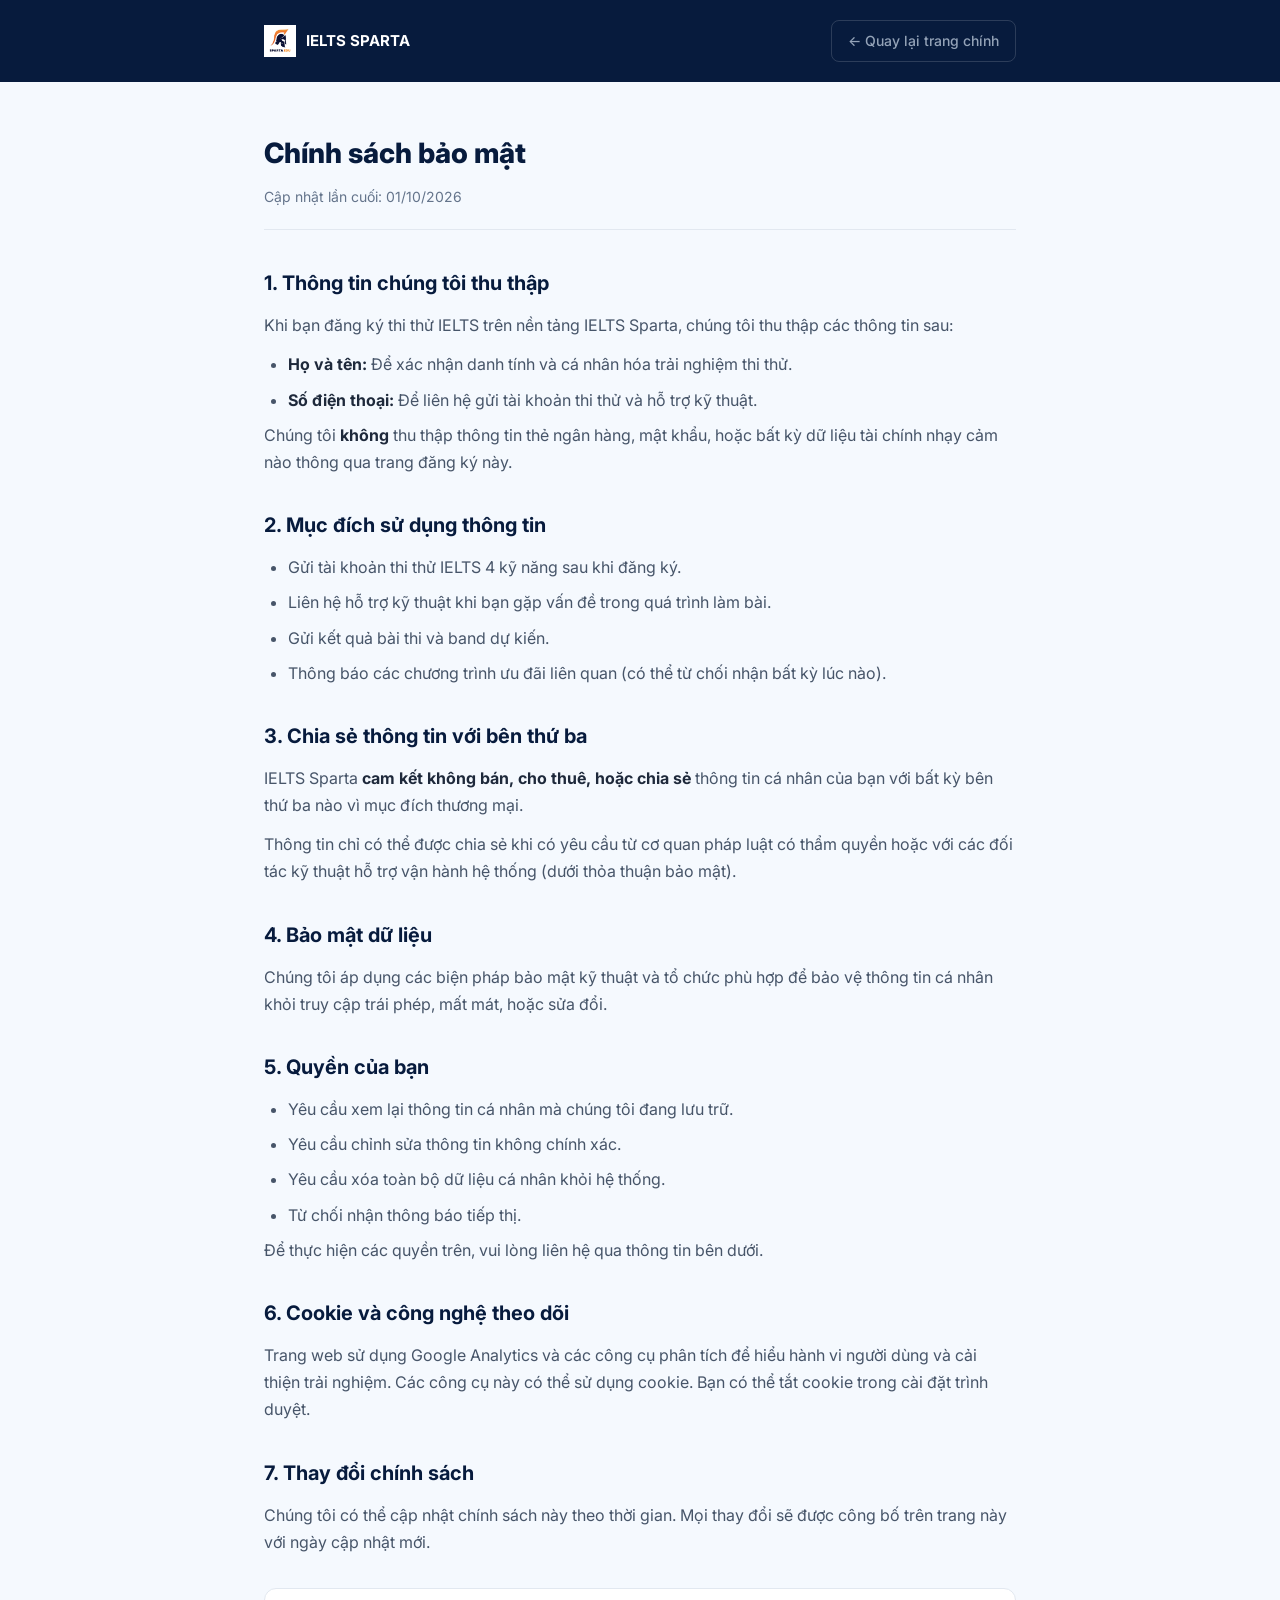
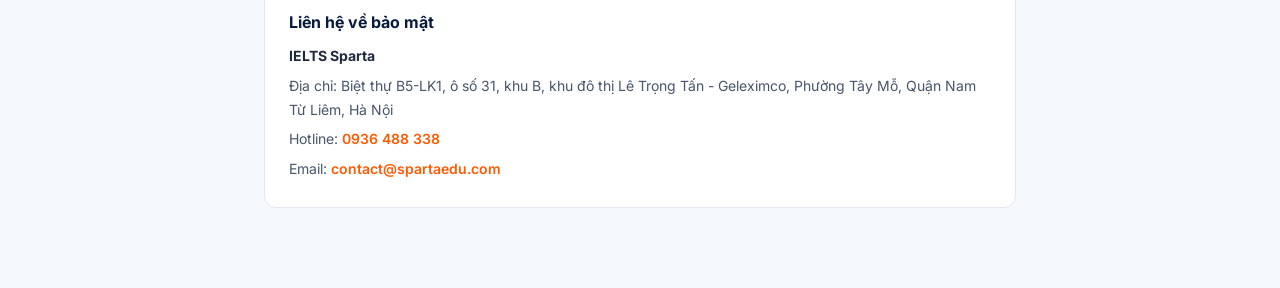
==== privacy.html @ c1bc6fae "Update IELTS Sparta landing page: refined typography, pricing layout, mobile responsiveness, testimo" ====
<!DOCTYPE html>
<html lang="vi">
<head>
  <meta charset="UTF-8">
  <meta name="viewport" content="width=device-width, initial-scale=1.0">
  <title>Chính sách bảo mật | IELTS Sparta</title>
  <meta name="robots" content="noindex, nofollow">
  <link rel="preconnect" href="https://fonts.googleapis.com">
  <link rel="preconnect" href="https://fonts.gstatic.com" crossorigin>
  <link href="https://fonts.googleapis.com/css2?family=Inter:wght@400;500;600;700&display=swap" rel="stylesheet">
  <link rel="icon" type="image/png" href="assets/sparta-logo.png">
  <style>
    *, *::before, *::after { box-sizing: border-box; margin: 0; padding: 0; }
    body {
      font-family: 'Inter', -apple-system, BlinkMacSystemFont, sans-serif;
      background: #F5F9FE;
      color: #1E293B;
      line-height: 1.7;
      font-size: 16px;
    }
    .policy-header {
      background: #071B3D;
      padding: 20px 0;
      position: sticky;
      top: 0;
      z-index: 100;
    }
    .policy-header-inner {
      max-width: 800px;
      margin: 0 auto;
      padding: 0 24px;
      display: flex;
      align-items: center;
      justify-content: space-between;
    }
    .policy-brand {
      display: flex;
      align-items: center;
      gap: 10px;
      text-decoration: none;
      color: #FFFFFF;
      font-weight: 700;
      font-size: 15px;
    }
    .policy-brand img { height: 32px; width: auto; }
    .policy-back-btn {
      display: inline-flex;
      align-items: center;
      gap: 6px;
      color: #94A3B8;
      text-decoration: none;
      font-size: 14px;
      font-weight: 500;
      padding: 8px 16px;
      border-radius: 8px;
      border: 1px solid rgba(255,255,255,0.15);
      transition: all 0.2s;
    }
    .policy-back-btn:hover { color: #FFFFFF; border-color: rgba(255,255,255,0.4); }
    .policy-container {
      max-width: 800px;
      margin: 0 auto;
      padding: 48px 24px 80px;
    }
    h1 { font-size: 28px; font-weight: 800; color: #071B3D; margin-bottom: 8px; }
    .policy-updated { font-size: 14px; color: #64748B; margin-bottom: 36px; padding-bottom: 20px; border-bottom: 1px solid #E2E8F0; }
    h2 { font-size: 20px; font-weight: 700; color: #071B3D; margin: 32px 0 12px; }
    p, li { color: #475569; margin-bottom: 12px; }
    ul { padding-left: 24px; }
    li { margin-bottom: 8px; }
    strong { color: #1E293B; }
    .policy-contact { background: #FFFFFF; border: 1px solid #E2E8F0; border-radius: 12px; padding: 20px 24px; margin-top: 32px; }
    .policy-contact h3 { font-size: 16px; font-weight: 700; color: #071B3D; margin-bottom: 8px; }
    .policy-contact p { margin-bottom: 6px; font-size: 14px; }
    .policy-contact a { color: #FF5A00; text-decoration: none; font-weight: 600; }
    .policy-contact a:hover { text-decoration: underline; }
  </style>
</head>
<body>
  <header class="policy-header">
    <div class="policy-header-inner">
      <a href="index.html" class="policy-brand">
        <img src="assets/sparta-logo.png" alt="IELTS Sparta">
        <span>IELTS SPARTA</span>
      </a>
      <a href="index.html" class="policy-back-btn">← Quay lại trang chính</a>
    </div>
  </header>

  <div class="policy-container">
    <h1>Chính sách bảo mật</h1>
    <p class="policy-updated">Cập nhật lần cuối: 01/10/2026</p>

    <h2>1. Thông tin chúng tôi thu thập</h2>
    <p>Khi bạn đăng ký thi thử IELTS trên nền tảng IELTS Sparta, chúng tôi thu thập các thông tin sau:</p>
    <ul>
      <li><strong>Họ và tên:</strong> Để xác nhận danh tính và cá nhân hóa trải nghiệm thi thử.</li>
      <li><strong>Số điện thoại:</strong> Để liên hệ gửi tài khoản thi thử và hỗ trợ kỹ thuật.</li>
    </ul>
    <p>Chúng tôi <strong>không</strong> thu thập thông tin thẻ ngân hàng, mật khẩu, hoặc bất kỳ dữ liệu tài chính nhạy cảm nào thông qua trang đăng ký này.</p>

    <h2>2. Mục đích sử dụng thông tin</h2>
    <ul>
      <li>Gửi tài khoản thi thử IELTS 4 kỹ năng sau khi đăng ký.</li>
      <li>Liên hệ hỗ trợ kỹ thuật khi bạn gặp vấn đề trong quá trình làm bài.</li>
      <li>Gửi kết quả bài thi và band dự kiến.</li>
      <li>Thông báo các chương trình ưu đãi liên quan (có thể từ chối nhận bất kỳ lúc nào).</li>
    </ul>

    <h2>3. Chia sẻ thông tin với bên thứ ba</h2>
    <p>IELTS Sparta <strong>cam kết không bán, cho thuê, hoặc chia sẻ</strong> thông tin cá nhân của bạn với bất kỳ bên thứ ba nào vì mục đích thương mại.</p>
    <p>Thông tin chỉ có thể được chia sẻ khi có yêu cầu từ cơ quan pháp luật có thẩm quyền hoặc với các đối tác kỹ thuật hỗ trợ vận hành hệ thống (dưới thỏa thuận bảo mật).</p>

    <h2>4. Bảo mật dữ liệu</h2>
    <p>Chúng tôi áp dụng các biện pháp bảo mật kỹ thuật và tổ chức phù hợp để bảo vệ thông tin cá nhân khỏi truy cập trái phép, mất mát, hoặc sửa đổi.</p>

    <h2>5. Quyền của bạn</h2>
    <ul>
      <li>Yêu cầu xem lại thông tin cá nhân mà chúng tôi đang lưu trữ.</li>
      <li>Yêu cầu chỉnh sửa thông tin không chính xác.</li>
      <li>Yêu cầu xóa toàn bộ dữ liệu cá nhân khỏi hệ thống.</li>
      <li>Từ chối nhận thông báo tiếp thị.</li>
    </ul>
    <p>Để thực hiện các quyền trên, vui lòng liên hệ qua thông tin bên dưới.</p>

    <h2>6. Cookie và công nghệ theo dõi</h2>
    <p>Trang web sử dụng Google Analytics và các công cụ phân tích để hiểu hành vi người dùng và cải thiện trải nghiệm. Các công cụ này có thể sử dụng cookie. Bạn có thể tắt cookie trong cài đặt trình duyệt.</p>

    <h2>7. Thay đổi chính sách</h2>
    <p>Chúng tôi có thể cập nhật chính sách này theo thời gian. Mọi thay đổi sẽ được công bố trên trang này với ngày cập nhật mới.</p>

    <div class="policy-contact">
      <h3>Liên hệ về bảo mật</h3>
      <p><strong>IELTS Sparta</strong></p>
      <p>Địa chỉ: Biệt thự B5-LK1, ô số 31, khu B, khu đô thị Lê Trọng Tấn - Geleximco, Phường Tây Mỗ, Quận Nam Từ Liêm, Hà Nội</p>
      <p>Hotline: <a href="tel:0936488338">0936 488 338</a></p>
      <p>Email: <a href="mailto:contact@spartaedu.com">contact@spartaedu.com</a></p>
    </div>
  </div>
</body>
</html>
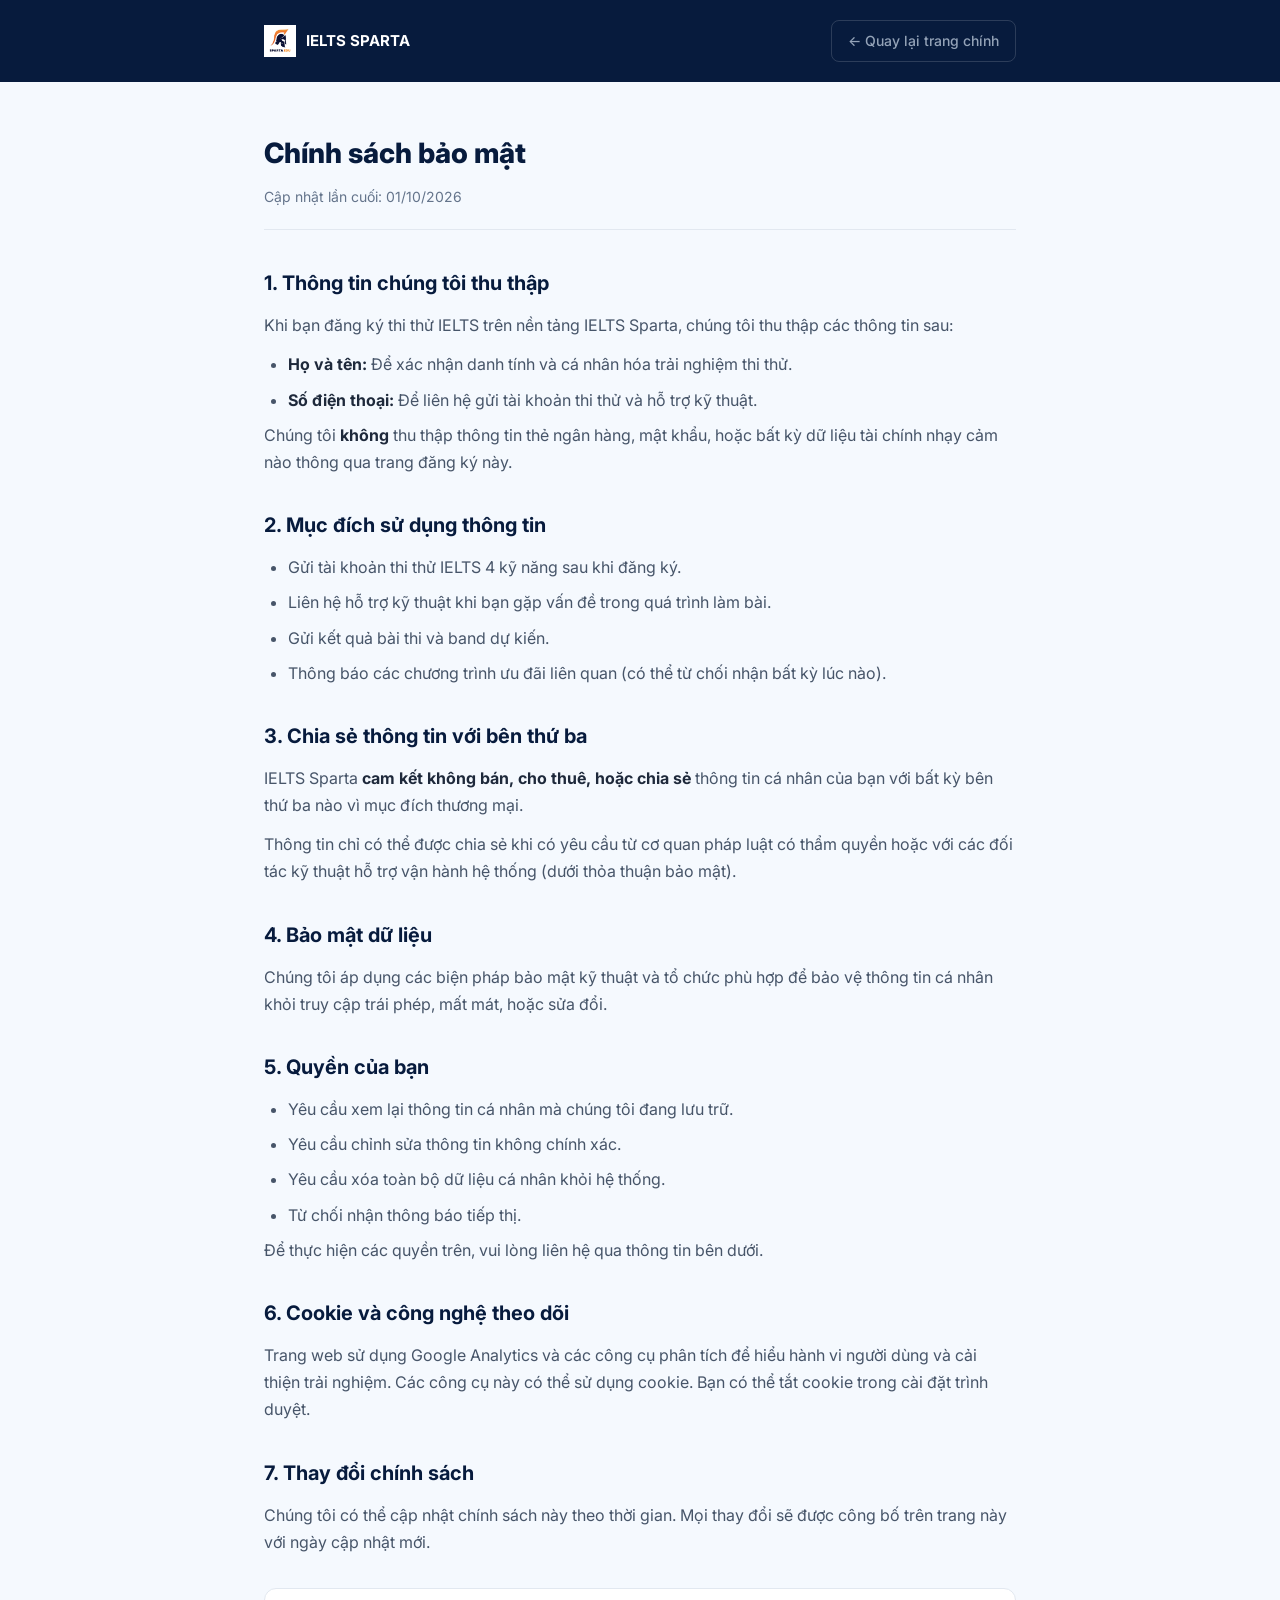
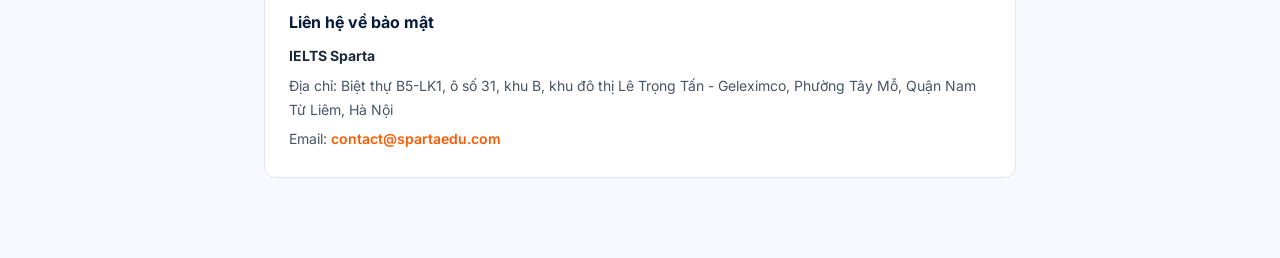
==== commit dffbe783: "feat: polish landing page design, optimize mobile layout, and streamline lead form" ====
--- a/privacy.html
+++ b/privacy.html
@@ -133,7 +133,6 @@
       <h3>Liên hệ về bảo mật</h3>
       <p><strong>IELTS Sparta</strong></p>
       <p>Địa chỉ: Biệt thự B5-LK1, ô số 31, khu B, khu đô thị Lê Trọng Tấn - Geleximco, Phường Tây Mỗ, Quận Nam Từ Liêm, Hà Nội</p>
-      <p>Hotline: <a href="tel:0936488338">0936 488 338</a></p>
       <p>Email: <a href="mailto:contact@spartaedu.com">contact@spartaedu.com</a></p>
     </div>
   </div>
